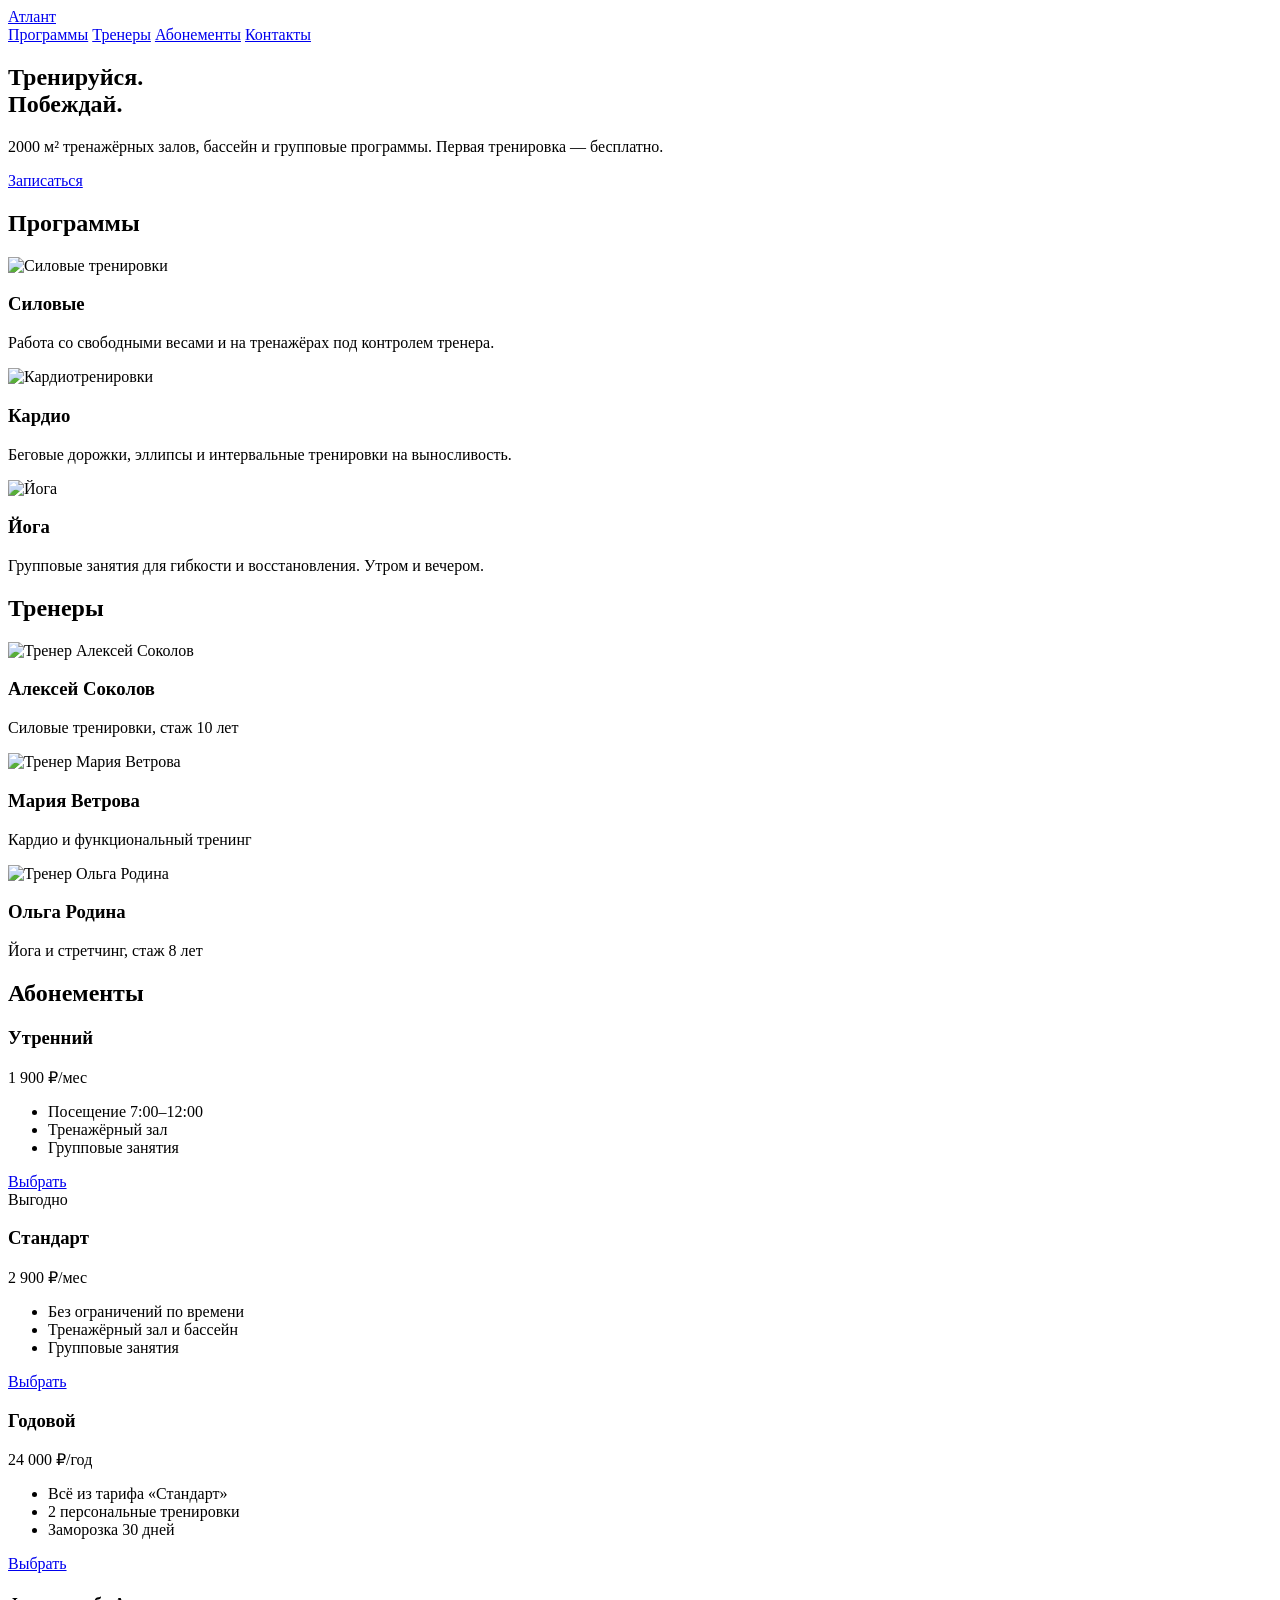
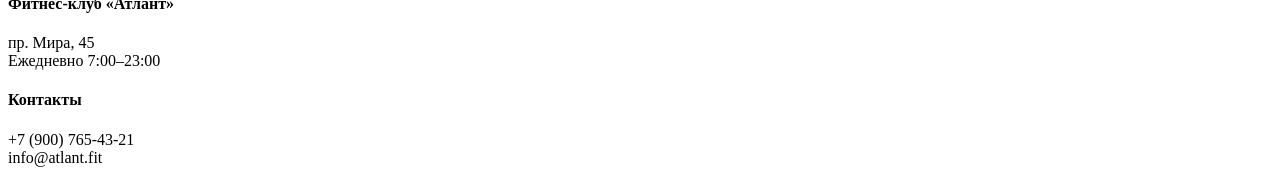
==== index.html @ d1e3a4aa "Add files via upload" ====
<!DOCTYPE html>
<html lang="ru">
<head>
<meta charset="UTF-8">
<meta name="viewport" content="width=device-width, initial-scale=1.0">
<title>Фитнес-клуб «Атлант»</title>
<link rel="stylesheet" href="css/style.css">
</head>
<body>

<header class="header">
  <div class="container header-inner">
    <a href="#" class="logo">Атлант</a>
    <nav class="nav">
      <a href="#programs">Программы</a>
      <a href="#trainers">Тренеры</a>
      <a href="#prices">Абонементы</a>
      <a href="#contacts">Контакты</a>
    </nav>
  </div>
</header>

<section class="hero">
  <div class="container">
    <h1>Тренируйся.<br>Побеждай.</h1>
    <p>2000 м² тренажёрных залов, бассейн и групповые программы. Первая тренировка — бесплатно.</p>
    <a href="#prices" class="btn">Записаться</a>
  </div>
</section>

<section class="section" id="programs">
  <div class="container">
    <h2>Программы</h2>
    <div class="cards">
      <article class="card">
        <img src="img/strength.jpg" alt="Силовые тренировки">
        <div class="card-body">
          <h3>Силовые</h3>
          <p>Работа со свободными весами и на тренажёрах под контролем тренера.</p>
        </div>
      </article>
      <article class="card">
        <img src="img/cardio.jpg" alt="Кардиотренировки">
        <div class="card-body">
          <h3>Кардио</h3>
          <p>Беговые дорожки, эллипсы и интервальные тренировки на выносливость.</p>
        </div>
      </article>
      <article class="card">
        <img src="img/yoga.jpg" alt="Йога">
        <div class="card-body">
          <h3>Йога</h3>
          <p>Групповые занятия для гибкости и восстановления. Утром и вечером.</p>
        </div>
      </article>
    </div>
  </div>
</section>

<section class="section section-dark" id="trainers">
  <div class="container">
    <h2>Тренеры</h2>
    <div class="cards">
      <article class="trainer">
        <img src="img/trainer1.jpg" alt="Тренер Алексей Соколов">
        <h3>Алексей Соколов</h3>
        <p>Силовые тренировки, стаж 10 лет</p>
      </article>
      <article class="trainer">
        <img src="img/trainer2.jpg" alt="Тренер Мария Ветрова">
        <h3>Мария Ветрова</h3>
        <p>Кардио и функциональный тренинг</p>
      </article>
      <article class="trainer">
        <img src="img/trainer3.jpg" alt="Тренер Ольга Родина">
        <h3>Ольга Родина</h3>
        <p>Йога и стретчинг, стаж 8 лет</p>
      </article>
    </div>
  </div>
</section>

<section class="section" id="prices">
  <div class="container">
    <h2>Абонементы</h2>
    <div class="cards">
      <div class="price-card">
        <h3>Утренний</h3>
        <div class="price-value">1 900 ₽<span>/мес</span></div>
        <ul>
          <li>Посещение 7:00–12:00</li>
          <li>Тренажёрный зал</li>
          <li>Групповые занятия</li>
        </ul>
        <a href="#" class="btn btn-outline">Выбрать</a>
      </div>
      <div class="price-card price-card-hit">
        <div class="hit-badge">Выгодно</div>
        <h3>Стандарт</h3>
        <div class="price-value">2 900 ₽<span>/мес</span></div>
        <ul>
          <li>Без ограничений по времени</li>
          <li>Тренажёрный зал и бассейн</li>
          <li>Групповые занятия</li>
        </ul>
        <a href="#" class="btn">Выбрать</a>
      </div>
      <div class="price-card">
        <h3>Годовой</h3>
        <div class="price-value">24 000 ₽<span>/год</span></div>
        <ul>
          <li>Всё из тарифа «Стандарт»</li>
          <li>2 персональные тренировки</li>
          <li>Заморозка 30 дней</li>
        </ul>
        <a href="#" class="btn btn-outline">Выбрать</a>
      </div>
    </div>
  </div>
</section>

<footer class="footer" id="contacts">
  <div class="container footer-inner">
    <div>
      <h4>Фитнес-клуб «Атлант»</h4>
      <p>пр. Мира, 45<br>Ежедневно 7:00–23:00</p>
    </div>
    <div>
      <h4>Контакты</h4>
      <p>+7 (900) 765-43-21<br>info@atlant.fit</p>
    </div>
  </div>
</footer>

</body>
</html>
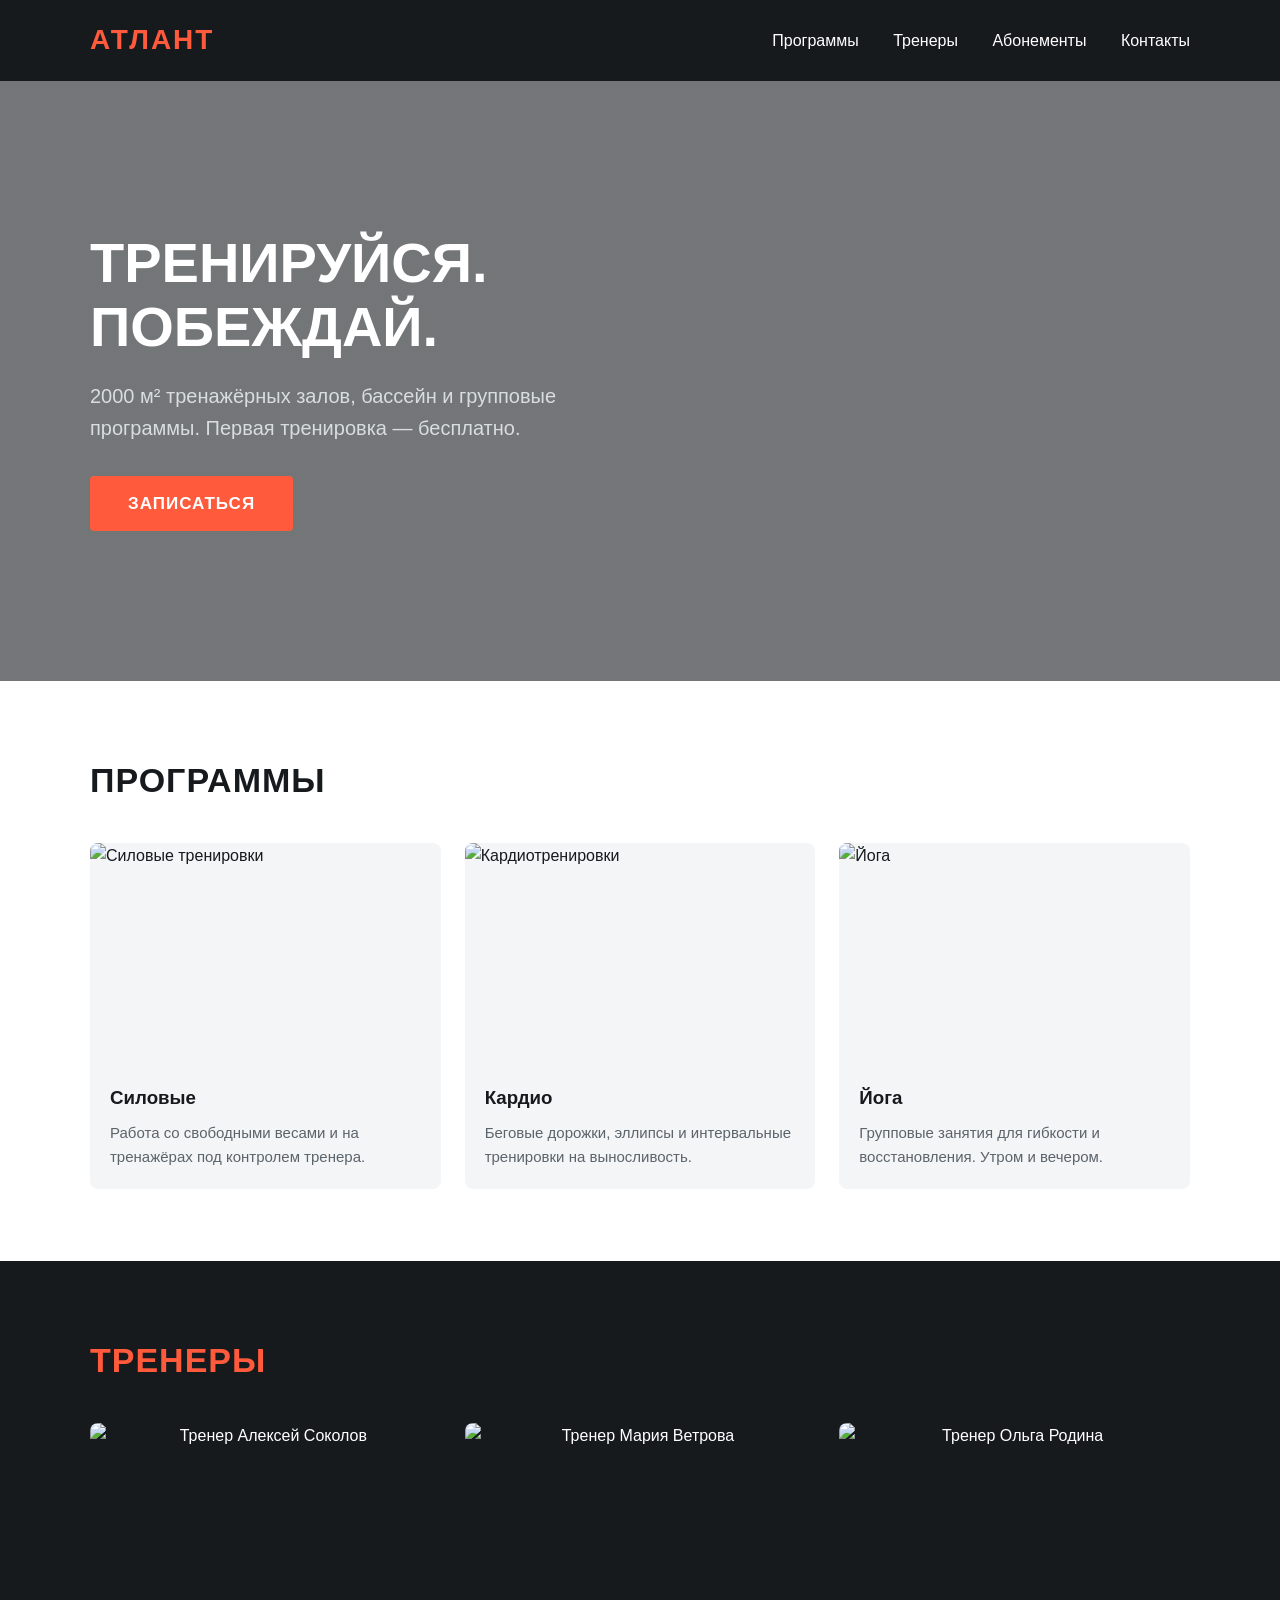
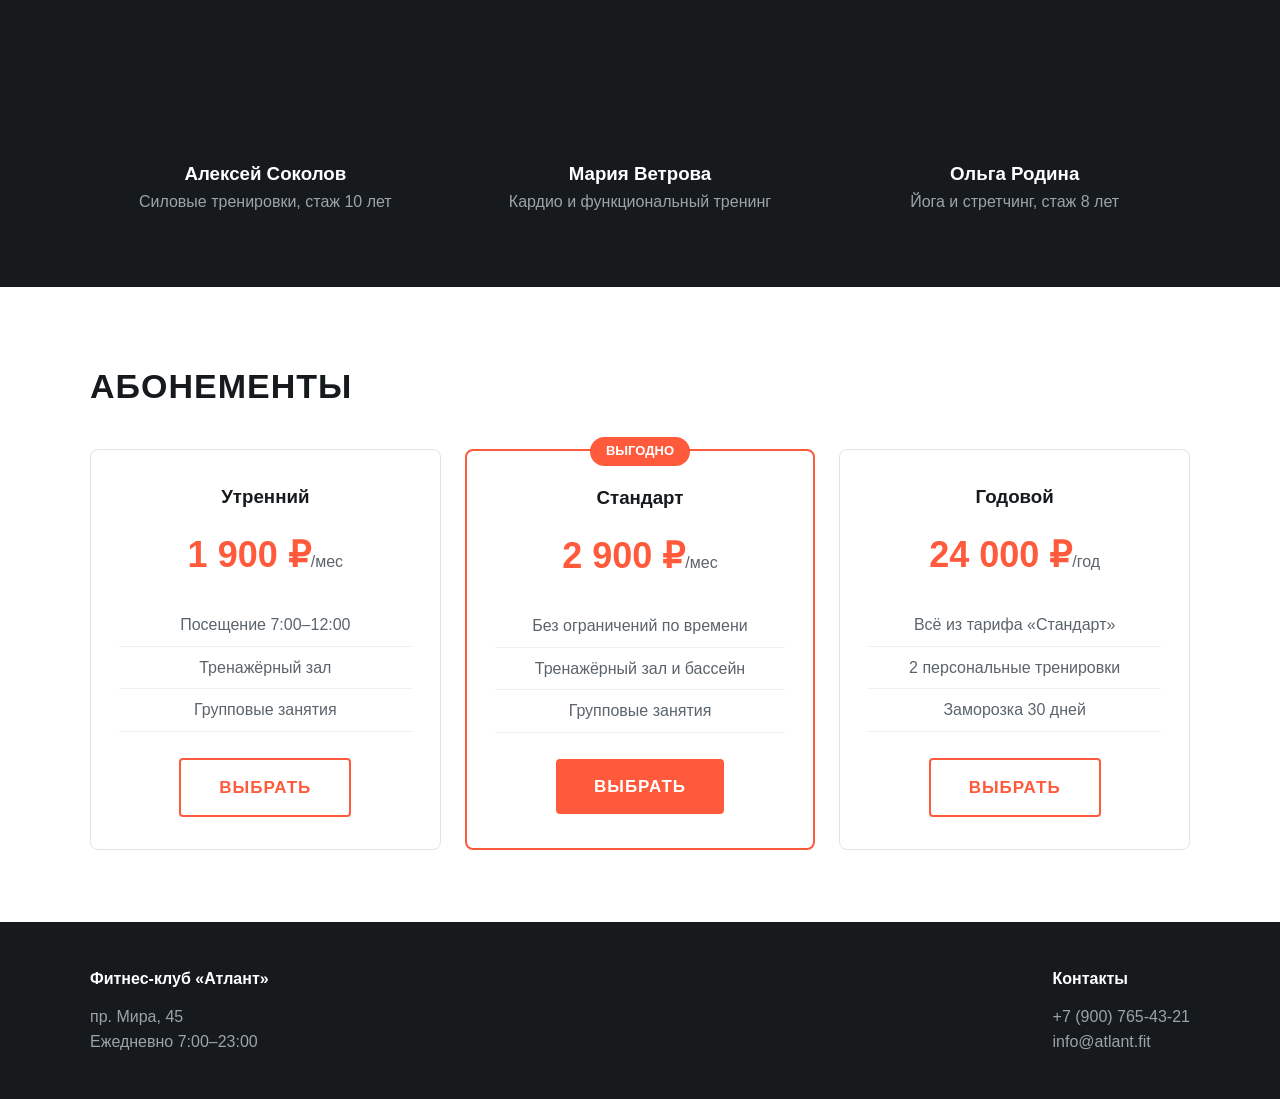
==== commit 2d1e1c9a: "Update index.html" ====
--- a/index.html
+++ b/index.html
@@ -4,7 +4,7 @@
 <meta charset="UTF-8">
 <meta name="viewport" content="width=device-width, initial-scale=1.0">
 <title>Фитнес-клуб «Атлант»</title>
-<link rel="stylesheet" href="css/style.css">
+<link rel="stylesheet" href="style.css">
 </head>
 <body>
 
--- a/style.css
+++ b/style.css
@@ -0,0 +1,349 @@
+/* Фитнес-клуб «Атлант» — десктопная версия */
+* { box-sizing: border-box; margin: 0; padding: 0; }
+
+body {
+  font-family: 'Segoe UI', Arial, sans-serif;
+  color: #161A1D;
+  background: #FFFFFF;
+  line-height: 1.6;
+}
+
+.container {
+  max-width: 1140px;
+  margin: 0 auto;
+  padding: 0 20px;
+}
+
+/* Шапка */
+.header {
+  background: #161A1D;
+  padding: 18px 0;
+}
+
+.header-inner {
+  display: flex;
+  justify-content: space-between;
+  align-items: center;
+}
+
+.logo {
+  color: #FF5A3C;
+  font-size: 28px;
+  font-weight: bold;
+  text-decoration: none;
+  text-transform: uppercase;
+  letter-spacing: 2px;
+}
+
+.nav a {
+  color: #FFFFFF;
+  text-decoration: none;
+  margin-left: 30px;
+  font-size: 16px;
+}
+
+.nav a:hover { color: #FF5A3C; }
+
+/* Первый экран */
+.hero {
+  background: linear-gradient(rgba(22, 26, 29, 0.6), rgba(22, 26, 29, 0.6)), url('../img/hero.jpg') center/cover no-repeat;
+  color: #fff;
+  padding: 150px 0;
+}
+
+.hero h1 {
+  font-size: 56px;
+  line-height: 1.15;
+  text-transform: uppercase;
+  margin-bottom: 20px;
+}
+
+.hero p {
+  font-size: 20px;
+  max-width: 560px;
+  margin-bottom: 32px;
+  color: #D8DDE1;
+}
+
+.btn {
+  display: inline-block;
+  background: #FF5A3C;
+  color: #fff;
+  text-decoration: none;
+  padding: 14px 38px;
+  border-radius: 4px;
+  font-size: 17px;
+  font-weight: bold;
+  text-transform: uppercase;
+  letter-spacing: 1px;
+}
+
+.btn:hover { background: #E0452A; }
+
+.btn-outline {
+  background: transparent;
+  border: 2px solid #FF5A3C;
+  color: #FF5A3C;
+}
+
+.btn-outline:hover {
+  background: #FF5A3C;
+  color: #fff;
+}
+
+/* Секции */
+.section { padding: 72px 0; }
+
+.section-dark {
+  background: #161A1D;
+  color: #fff;
+}
+
+h2 {
+  font-size: 34px;
+  text-transform: uppercase;
+  letter-spacing: 1px;
+  margin-bottom: 36px;
+}
+
+.section-dark h2 { color: #FF5A3C; }
+
+/* Карточки программ */
+.cards {
+  display: flex;
+  gap: 24px;
+}
+
+.card {
+  background: #F4F5F6;
+  border-radius: 8px;
+  overflow: hidden;
+  width: calc(33.333% - 16px);
+}
+
+.card img {
+  width: 100%;
+  height: 220px;
+  object-fit: cover;
+  display: block;
+}
+
+.card-body { padding: 20px; }
+
+.card-body p {
+  color: #5B646B;
+  font-size: 15px;
+  margin-top: 8px;
+}
+
+/* Тренеры */
+.trainer {
+  width: calc(33.333% - 16px);
+  text-align: center;
+}
+
+.trainer img {
+  width: 100%;
+  height: 320px;
+  object-fit: cover;
+  border-radius: 8px;
+  display: block;
+  margin-bottom: 16px;
+}
+
+.trainer p { color: #9AA4AB; }
+
+/* Тарифы */
+.price-card {
+  width: calc(33.333% - 16px);
+  border: 1px solid #E2E5E8;
+  border-radius: 8px;
+  padding: 32px 28px;
+  text-align: center;
+  position: relative;
+}
+
+.price-card-hit {
+  border: 2px solid #FF5A3C;
+}
+
+.hit-badge {
+  position: absolute;
+  top: -14px;
+  left: 50%;
+  transform: translateX(-50%);
+  background: #FF5A3C;
+  color: #fff;
+  font-size: 13px;
+  font-weight: bold;
+  padding: 4px 16px;
+  border-radius: 20px;
+  text-transform: uppercase;
+}
+
+.price-value {
+  font-size: 36px;
+  font-weight: bold;
+  color: #FF5A3C;
+  margin: 14px 0 20px;
+}
+
+.price-value span {
+  font-size: 16px;
+  color: #5B646B;
+  font-weight: normal;
+}
+
+.price-card ul {
+  list-style: none;
+  margin-bottom: 26px;
+}
+
+.price-card li {
+  padding: 8px 0;
+  border-bottom: 1px solid #EEF0F2;
+  color: #5B646B;
+}
+
+/* Подвал */
+.footer {
+  background: #161A1D;
+  color: #9AA4AB;
+  padding: 44px 0;
+}
+
+.footer-inner {
+  display: flex;
+  justify-content: space-between;
+  gap: 24px;
+}
+
+.footer h4 {
+  color: #fff;
+  margin-bottom: 12px;
+}
+/* АДАПТИВНАЯ ВЕРСТКА ДЛЯ ТЕЛЕФОНОВ */
+@media screen and (max-width: 767px) {
+
+/* Шапка */
+.header {
+padding: 16px 0;
+}
+
+.header-inner {
+flex-direction: column;
+gap: 16px;
+}
+
+.logo {
+font-size: 26px;
+}
+
+.nav {
+display: flex;
+flex-wrap: wrap;
+justify-content: center;
+gap: 12px 18px;
+}
+
+.nav a {
+margin-left: 0;
+font-size: 14px;
+}
+
+/* Первый экран */
+.hero {
+padding: 80px 0;
+background-position: center;
+}
+
+.hero h1 {
+font-size: 36px;
+margin-bottom: 16px;
+}
+
+.hero p {
+font-size: 16px;
+margin-bottom: 24px;
+}
+
+.btn {
+padding: 12px 24px;
+font-size: 14px;
+}
+
+/* Секции */
+.section {
+padding: 48px 0;
+}
+
+h2 {
+font-size: 26px;
+margin-bottom: 28px;
+}
+
+/* Карточки */
+.cards {
+flex-direction: column;
+gap: 24px;
+}
+
+.card,
+.trainer,
+.price-card {
+width: 100%;
+}
+
+.card img {
+height: 220px;
+}
+
+.card-body {
+padding: 18px;
+}
+
+.card-body p {
+font-size: 14px;
+}
+
+/* Тренеры */
+.trainer img {
+height: 300px;
+}
+
+.trainer p {
+font-size: 14px;
+}
+
+/* Абонементы */
+.price-card {
+padding: 28px 20px;
+}
+
+.price-value {
+font-size: 30px;
+}
+
+.price-value span {
+font-size: 14px;
+}
+
+.price-card li {
+font-size: 14px;
+}
+
+/* Подвал */
+.footer {
+padding: 32px 0;
+}
+
+.footer-inner {
+flex-direction: column;
+gap: 24px;
+}
+
+.footer p {
+font-size: 14px;
+}
+
+}
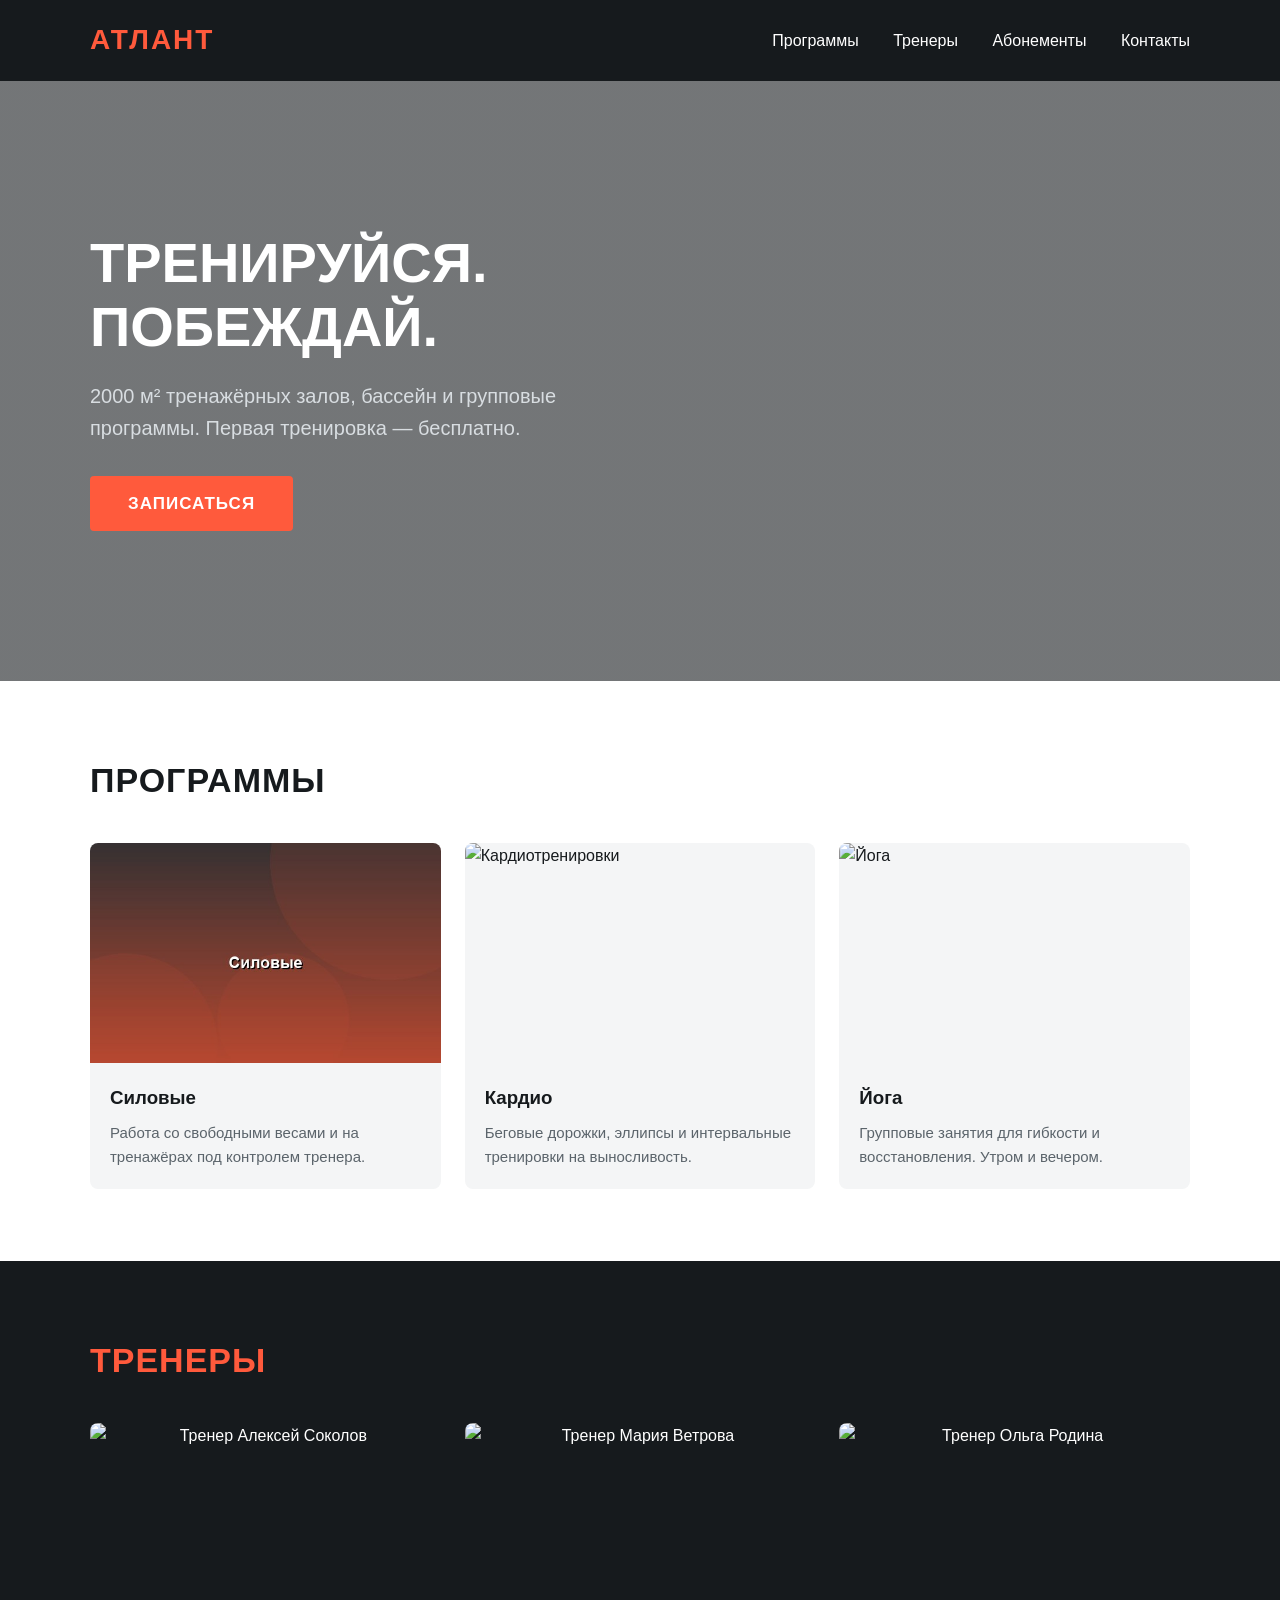
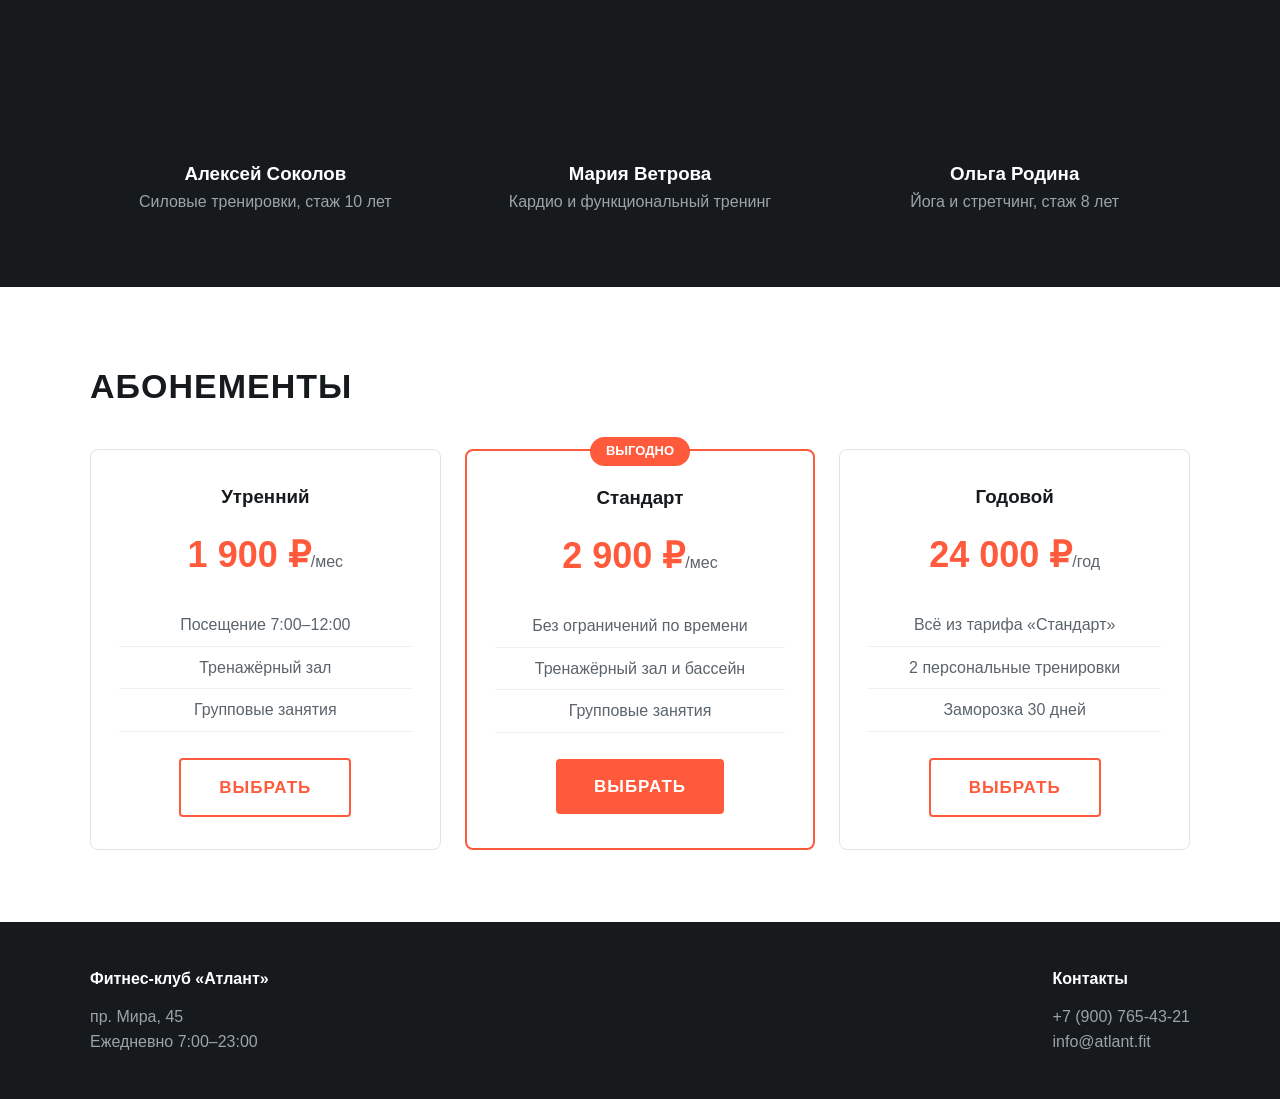
==== commit 667035dc: "Update index.html" ====
--- a/index.html
+++ b/index.html
@@ -33,7 +33,7 @@
     <h2>Программы</h2>
     <div class="cards">
       <article class="card">
-        <img src="img/strength.jpg" alt="Силовые тренировки">
+        <img src="strength.jpg" alt="Силовые тренировки">
         <div class="card-body">
           <h3>Силовые</h3>
           <p>Работа со свободными весами и на тренажёрах под контролем тренера.</p>
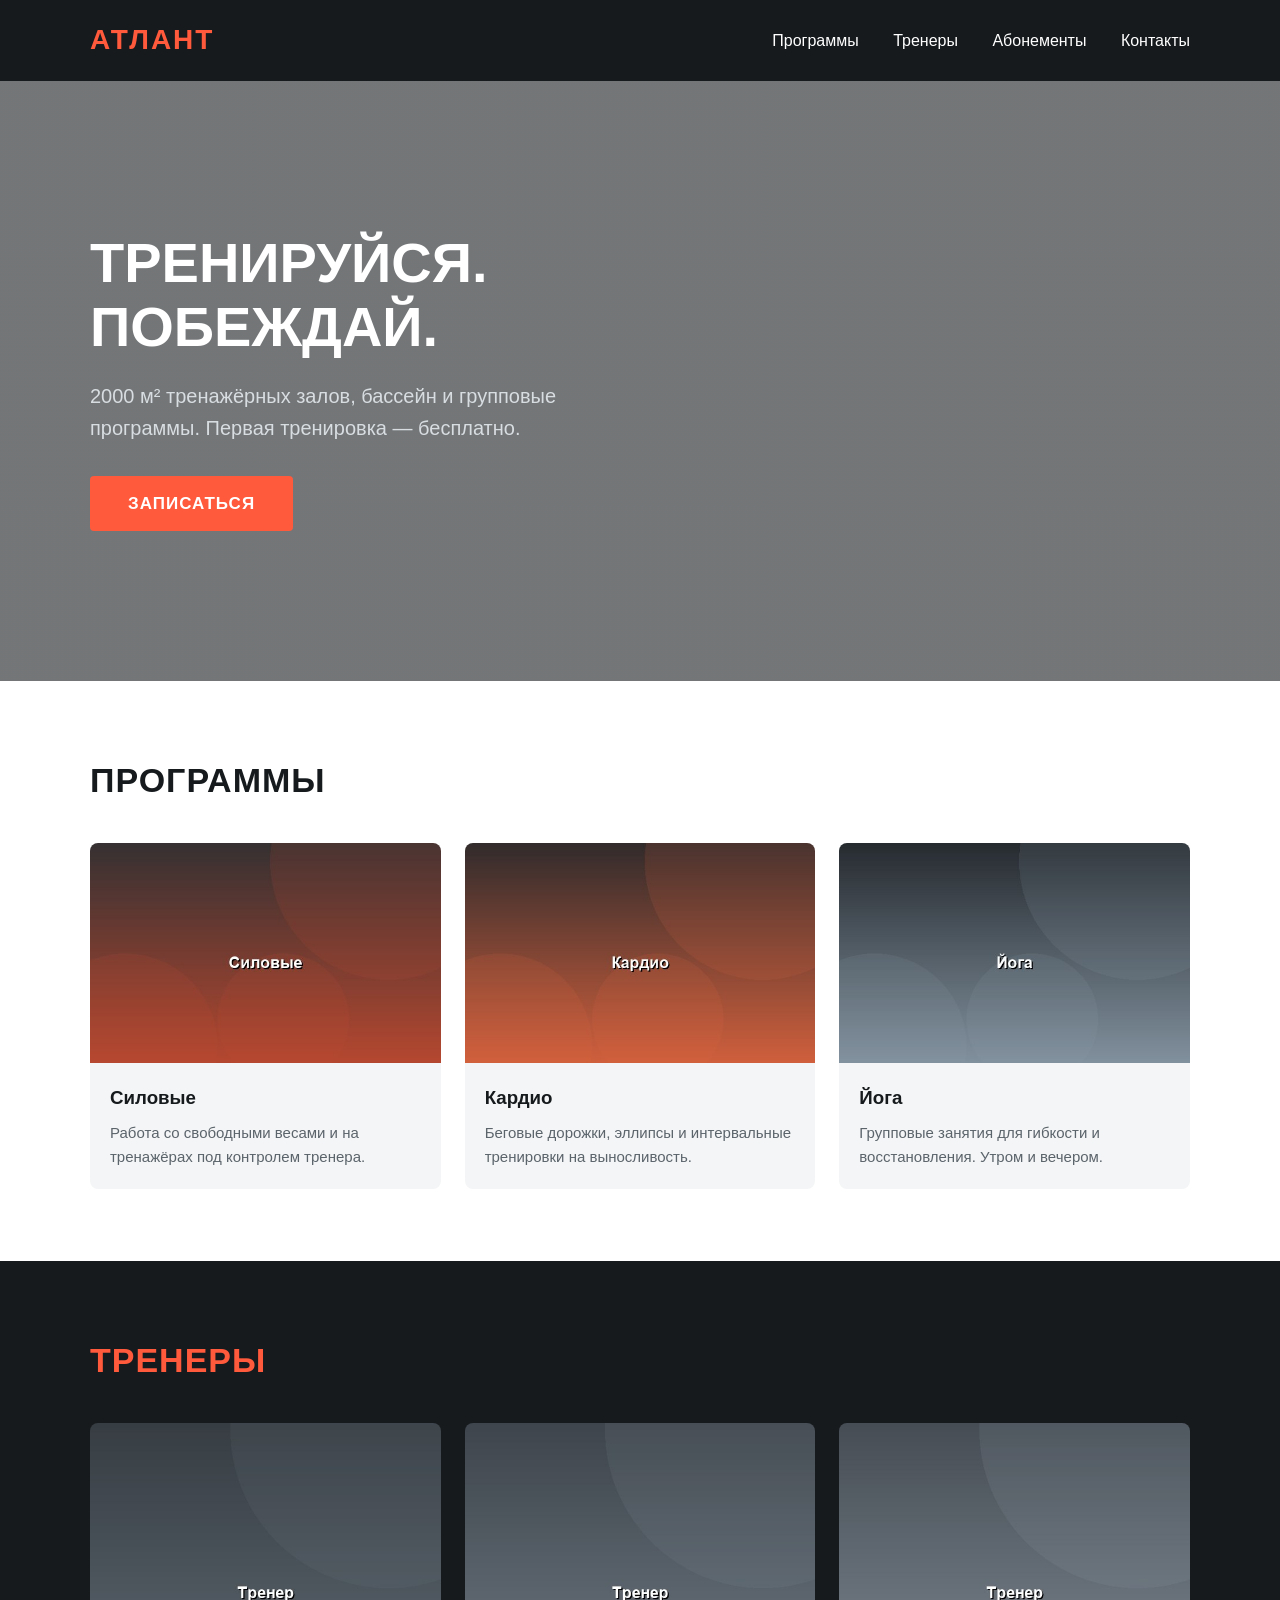
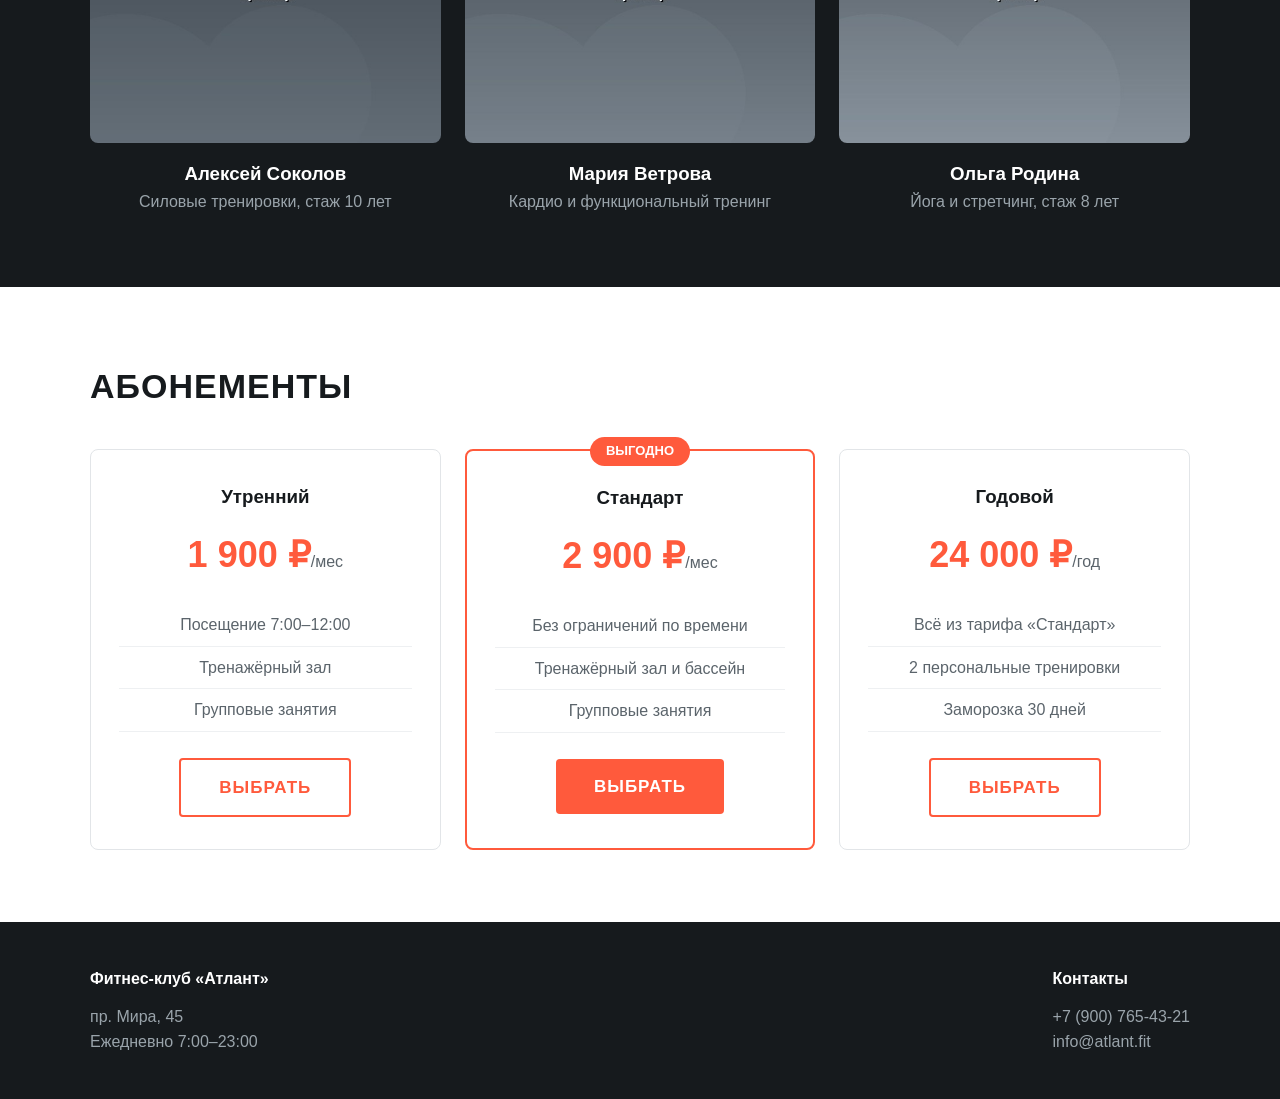
==== commit b88a2149: "Update index.html" ====
--- a/index.html
+++ b/index.html
@@ -40,14 +40,14 @@
         </div>
       </article>
       <article class="card">
-        <img src="img/cardio.jpg" alt="Кардиотренировки">
+        <img src="cardio.jpg" alt="Кардиотренировки">
         <div class="card-body">
           <h3>Кардио</h3>
           <p>Беговые дорожки, эллипсы и интервальные тренировки на выносливость.</p>
         </div>
       </article>
       <article class="card">
-        <img src="img/yoga.jpg" alt="Йога">
+        <img src="yoga.jpg" alt="Йога">
         <div class="card-body">
           <h3>Йога</h3>
           <p>Групповые занятия для гибкости и восстановления. Утром и вечером.</p>
@@ -62,17 +62,17 @@
     <h2>Тренеры</h2>
     <div class="cards">
       <article class="trainer">
-        <img src="img/trainer1.jpg" alt="Тренер Алексей Соколов">
+        <img src="trainer1.jpg" alt="Тренер Алексей Соколов">
         <h3>Алексей Соколов</h3>
         <p>Силовые тренировки, стаж 10 лет</p>
       </article>
       <article class="trainer">
-        <img src="img/trainer2.jpg" alt="Тренер Мария Ветрова">
+        <img src="trainer2.jpg" alt="Тренер Мария Ветрова">
         <h3>Мария Ветрова</h3>
         <p>Кардио и функциональный тренинг</p>
       </article>
       <article class="trainer">
-        <img src="img/trainer3.jpg" alt="Тренер Ольга Родина">
+        <img src="trainer3.jpg" alt="Тренер Ольга Родина">
         <h3>Ольга Родина</h3>
         <p>Йога и стретчинг, стаж 8 лет</p>
       </article>
